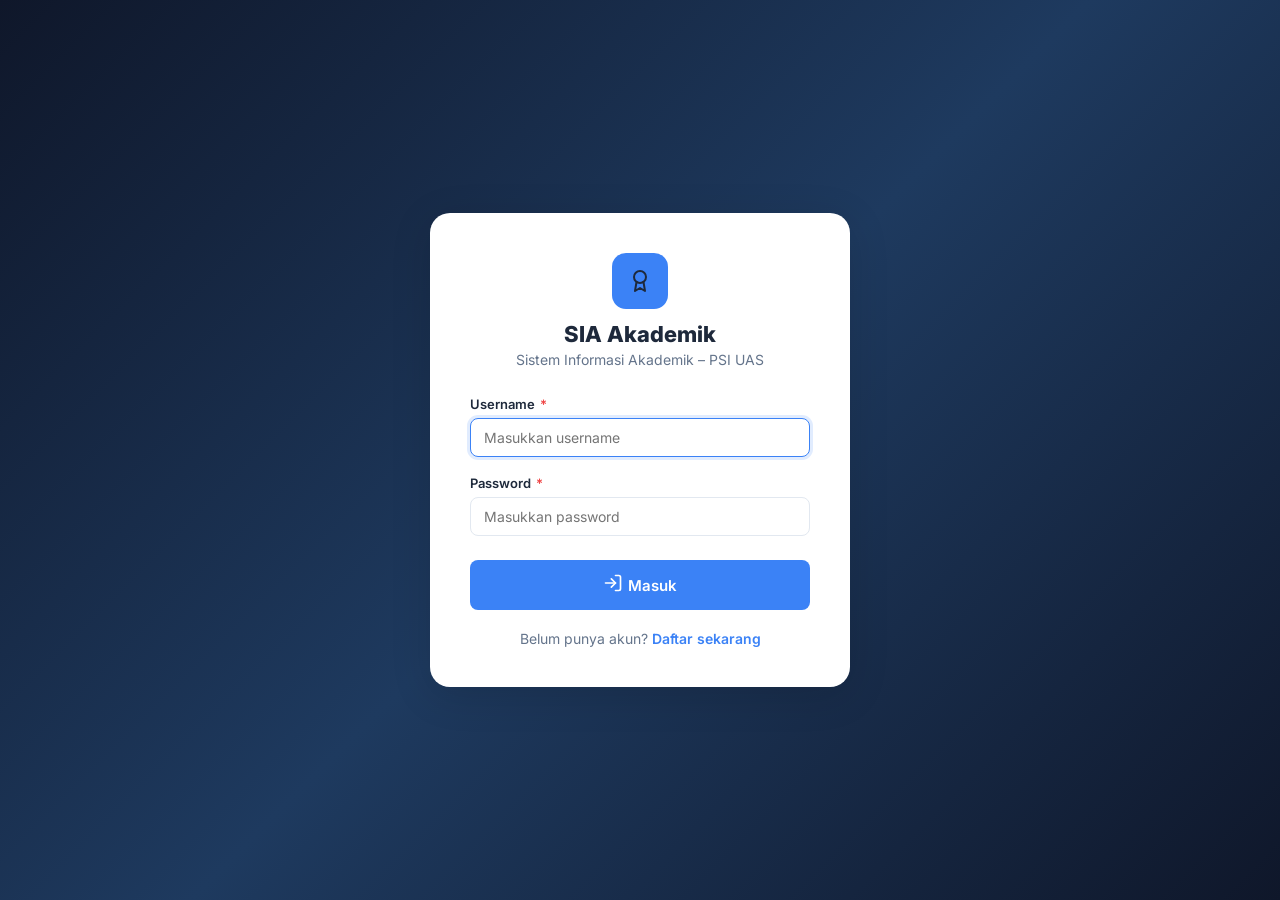
==== pages/change-password.html @ c470551e "first commit" ====
<!DOCTYPE html>
<html lang="id">

<head>
    <meta charset="UTF-8">
    <meta name="viewport" content="width=device-width, initial-scale=1.0">
    <title>Ganti Password – SIA Akademik</title>
    <link rel="stylesheet" href="../assets/css/style.css">
</head>

<body>
    <aside class="sidebar" id="sidebar"></aside>
    <div class="main-content" id="main-content">
        <div class="topbar">
            <div class="topbar-left">
                <button class="btn-menu-toggle" onclick="Layout.toggleSidebar()">
                    <svg width="20" height="20" fill="none" stroke="currentColor" stroke-width="2" viewBox="0 0 24 24">
                        <line x1="3" y1="6" x2="21" y2="6" />
                        <line x1="3" y1="12" x2="21" y2="12" />
                        <line x1="3" y1="18" x2="21" y2="18" />
                    </svg>
                </button>
                <span id="page-title" class="page-title">Ganti Password</span>
            </div>
            <div class="topbar-right"><span id="topbar-user" class="topbar-user"></span></div>
        </div>

        <div class="page-content">
            <div class="card change-pw-card">
                <div class="card-header"><span
                        style="display:inline-block;width:20px;vertical-align:middle;margin-right:6px"
                        data-icon="key"></span> Ubah Password</div>
                <div class="card-body">
                    <form id="pw-form">
                        <div class="form-group">
                            <label class="form-label">Password Lama <span class="required">*</span></label>
                            <input type="password" id="old" class="form-control" placeholder="Masukkan password lama"
                                required>
                        </div>
                        <div class="form-group">
                            <label class="form-label">Password Baru <span class="required">*</span></label>
                            <input type="password" id="new" class="form-control" placeholder="Min. 6 karakter" required>
                        </div>
                        <div class="form-group">
                            <label class="form-label">Konfirmasi Password Baru <span class="required">*</span></label>
                            <input type="password" id="conf" class="form-control" placeholder="Ulangi password baru"
                                required>
                        </div>
                        <button type="submit" class="btn btn-primary" id="btn-save"><span
                                style="display:inline-block;width:14px;vertical-align:middle;margin-right:4px"
                                data-icon="save"></span> Simpan Perubahan</button>
                    </form>
                </div>
            </div>
        </div>
    </div>

    <script src="../assets/js/icons.js"></script>
    <script src="../assets/js/api.js"></script>
    <script src="../assets/js/auth.js"></script>
    <script src="../assets/js/layout.js"></script>
    <script src="../assets/js/notifications.js"></script>
    <script>
        Layout.init('Ganti Password');

        document.getElementById('pw-form').addEventListener('submit', async e => {
            e.preventDefault();
            const nw = document.getElementById('new').value;
            const cf = document.getElementById('conf').value;
            if (nw !== cf) { Toast.error('Konfirmasi password tidak cocok.'); return; }

            const btn = document.getElementById('btn-save');
            btn.disabled = true; btn.textContent = 'Menyimpan...';

            const res = await API.post('/auth/change-password', {
                old_password: document.getElementById('old').value,
                new_password: nw,
                confirm_password: cf,
            });

            if (res.ok) {
                Toast.success(res.message, 'Berhasil');
                setTimeout(() => Auth.logout(), 1500);
            } else {
                Toast.error(res.message, 'Gagal');
                btn.disabled = false; btn.innerHTML = `<span style="display:inline-block;width:14px;vertical-align:middle;margin-right:4px">${ICON.save}</span> Simpan Perubahan`;
            }
        });
    </script>
</body>

</html>
---- assets/css/style.css ----
/* =========================================================
   SIA Akademik – Global Styles
   Font: Inter (Google Fonts)
   ========================================================= */
@import url('https://fonts.googleapis.com/css2?family=Inter:wght@300;400;500;600;700;800&display=swap');

/* ---------- Reset & Variables ---------- */
*, *::before, *::after { box-sizing: border-box; margin: 0; padding: 0; }

:root {
  /* Colors */
  --sidebar-bg:  linear-gradient(160deg, #0f172a 0%, #1e3a5f 100%);
  --sidebar-w:   260px;
  --accent:      #3b82f6;
  --accent-dark: #1d4ed8;
  --accent2:     #06b6d4;
  --success:     #10b981;
  --warning:     #f59e0b;
  --danger:      #ef4444;
  --bg:          #f1f5f9;
  --surface:     #ffffff;
  --border:      #e2e8f0;
  --text:        #1e293b;
  --text-muted:  #64748b;
  --shadow:      0 4px 24px rgba(0,0,0,.07);
  --shadow-lg:   0 8px 40px rgba(0,0,0,.13);
  --radius:      12px;
  --radius-sm:   8px;
  --transition:  .2s ease;
}

body {
  font-family: 'Inter', sans-serif;
  background: var(--bg);
  color: var(--text);
  min-height: 100vh;
  display: flex;
  overflow-x: hidden;
}

a { text-decoration: none; color: inherit; }
img { max-width: 100%; }
button { font-family: inherit; cursor: pointer; border: none; }

/* =========================================================
   SIDEBAR
   ========================================================= */
.sidebar {
  width: var(--sidebar-w);
  min-height: 100vh;
  background: var(--sidebar-bg);
  display: flex;
  flex-direction: column;
  position: fixed;
  top: 0; left: 0; bottom: 0;
  z-index: 100;
  transition: transform var(--transition);
}
.sidebar.collapsed { transform: translateX(calc(-1 * var(--sidebar-w))); }

.sidebar-header {
  padding: 28px 20px 20px;
  border-bottom: 1px solid rgba(255,255,255,.08);
}
.sidebar-logo {
  display: flex; align-items: center; gap: 12px;
}
.sidebar-logo .logo-icon {
  width: 40px; height: 40px;
  background: var(--accent);
  border-radius: 10px;
  display: flex; align-items: center; justify-content: center;
  font-size: 20px;
}
.sidebar-logo span {
  font-size: 15px; font-weight: 700;
  color: #fff; letter-spacing: .5px;
  line-height: 1.2;
}

/* Nav */
.sidebar-nav { flex: 1; padding: 16px 12px; overflow-y: auto; }
.nav-section-label {
  font-size: 10px; font-weight: 600; letter-spacing: 1.2px;
  color: rgba(255,255,255,.35); text-transform: uppercase;
  padding: 12px 10px 6px;
}
.nav-item {
  display: flex; align-items: center; gap: 12px;
  padding: 11px 14px;
  border-radius: var(--radius-sm);
  color: rgba(255,255,255,.65);
  font-size: 14px; font-weight: 500;
  margin-bottom: 3px;
  transition: all var(--transition);
  cursor: pointer;
}
.nav-item:hover { background: rgba(255,255,255,.1); color: #fff; }
.nav-item.active {
  background: var(--accent);
  color: #fff;
  box-shadow: 0 4px 12px rgba(59,130,246,.4);
}
.nav-item .nav-icon { width: 20px; height: 20px; flex-shrink: 0; }

/* Sidebar footer */
.sidebar-footer {
  padding: 16px;
  border-top: 1px solid rgba(255,255,255,.08);
  display: flex; align-items: center; gap: 10px;
}
.sidebar-avatar {
  width: 38px; height: 38px; border-radius: 50%;
  background: var(--accent);
  display: flex; align-items: center; justify-content: center;
  font-weight: 700; color: #fff; font-size: 15px;
  flex-shrink: 0;
}
.sidebar-user-info { flex: 1; overflow: hidden; }
.sidebar-username { font-size: 13px; font-weight: 600; color: #fff; white-space: nowrap; overflow: hidden; text-overflow: ellipsis; }
.sidebar-role { font-size: 11px; color: rgba(255,255,255,.45); }
.btn-sidebar-logout {
  background: rgba(239,68,68,.15); color: #ef4444;
  border-radius: 8px; padding: 7px 8px;
  transition: background var(--transition);
  display: flex; align-items: center;
}
.btn-sidebar-logout:hover { background: rgba(239,68,68,.3); }

/* =========================================================
   MAIN CONTENT
   ========================================================= */
.main-content {
  margin-left: var(--sidebar-w);
  flex: 1;
  display: flex;
  flex-direction: column;
  min-height: 100vh;
  transition: margin var(--transition);
}
.main-content.full { margin-left: 0; }

/* Topbar */
.topbar {
  background: var(--surface);
  padding: 0 28px;
  height: 64px;
  display: flex; align-items: center; justify-content: space-between;
  border-bottom: 1px solid var(--border);
  position: sticky; top: 0; z-index: 50;
  box-shadow: 0 1px 8px rgba(0,0,0,.05);
}
.topbar-left { display: flex; align-items: center; gap: 14px; }
.btn-menu-toggle {
  background: none; padding: 8px; border-radius: 8px;
  color: var(--text-muted); display: flex; align-items: center;
  transition: background var(--transition);
}
.btn-menu-toggle:hover { background: var(--bg); }
.page-title { font-size: 18px; font-weight: 700; color: var(--text); }
.topbar-right { display: flex; align-items: center; gap: 12px; }
.topbar-user { font-size: 14px; font-weight: 500; color: var(--text-muted); }

/* =========================================================
   PAGE CONTENT
   ========================================================= */
.page-content { padding: 28px; flex: 1; }

.page-header {
  display: flex; align-items: center; justify-content: space-between;
  margin-bottom: 24px;
}
.page-header h1 { font-size: 22px; font-weight: 700; }

/* =========================================================
   CARDS
   ========================================================= */
.card {
  background: var(--surface);
  border-radius: var(--radius);
  box-shadow: var(--shadow);
  border: 1px solid var(--border);
  overflow: hidden;
}
.card-header {
  padding: 18px 22px;
  border-bottom: 1px solid var(--border);
  display: flex; align-items: center; justify-content: space-between;
  font-weight: 600; font-size: 15px;
}
.card-body { padding: 22px; }

/* Stat Cards */
.stats-grid { display: grid; grid-template-columns: repeat(3,1fr); gap: 20px; margin-bottom: 28px; }
@media (max-width: 900px) { .stats-grid { grid-template-columns: 1fr; } }

.stat-card {
  background: var(--surface);
  border-radius: var(--radius);
  padding: 22px;
  box-shadow: var(--shadow);
  border: 1px solid var(--border);
  display: flex; align-items: center; gap: 18px;
  transition: transform var(--transition), box-shadow var(--transition);
}
.stat-card:hover { transform: translateY(-3px); box-shadow: var(--shadow-lg); }

.stat-icon {
  width: 58px; height: 58px; border-radius: 14px;
  display: flex; align-items: center; justify-content: center; font-size: 24px;
  flex-shrink: 0;
}
.stat-icon.blue  { background: rgba(59,130,246,.12); }
.stat-icon.green { background: rgba(16,185,129,.12); }
.stat-icon.amber { background: rgba(245,158,11,.12); }
.stat-icon.cyan  { background: rgba(6,182,212,.12); }

.stat-info .stat-label { font-size: 12px; font-weight: 600; text-transform: uppercase; letter-spacing: .8px; color: var(--text-muted); }
.stat-info .stat-value { font-size: 32px; font-weight: 800; color: var(--text); line-height: 1.1; margin-top: 2px; }
.stat-info .stat-sub   { font-size: 12px; color: var(--text-muted); margin-top: 2px; }

/* Dashboard grid */
.dashboard-grid { display: grid; grid-template-columns: repeat(3,1fr); gap: 20px; }
@media (max-width: 1100px) { .dashboard-grid { grid-template-columns: 1fr; } }

/* =========================================================
   BUTTONS
   ========================================================= */
.btn {
  display: inline-flex; align-items: center; gap: 7px;
  padding: 10px 18px; border-radius: var(--radius-sm);
  font-size: 14px; font-weight: 600;
  transitions: all var(--transition);
  cursor: pointer; border: none;
  transition: all var(--transition);
}
.btn-primary  { background: var(--accent);   color: #fff; }
.btn-primary:hover  { background: var(--accent-dark); transform: translateY(-1px); box-shadow: 0 4px 14px rgba(59,130,246,.4); }
.btn-success  { background: var(--success);  color: #fff; }
.btn-success:hover  { filter: brightness(1.1); }
.btn-danger   { background: var(--danger);   color: #fff; }
.btn-danger:hover   { filter: brightness(1.1); }
.btn-warning  { background: var(--warning);  color: #fff; }
.btn-secondary { background: var(--bg); color: var(--text); border: 1px solid var(--border); }
.btn-secondary:hover { background: var(--border); }
.btn-sm { padding: 6px 12px; font-size: 12px; }
.btn-icon { padding: 6px; border-radius: 8px; background: transparent; color: var(--text-muted); display: flex; align-items: center; }
.btn-icon:hover { background: var(--bg); color: var(--text); }
.btn-icon.edit:hover   { background: rgba(59,130,246,.1); color: var(--accent); }
.btn-icon.detail:hover { background: rgba(16,185,129,.1); color: var(--success); }
.btn-icon.del:hover    { background: rgba(239,68,68,.1);  color: var(--danger); }

/* =========================================================
   TABLE
   ========================================================= */
.table-toolbar {
  display: flex; align-items: center; justify-content: space-between;
  margin-bottom: 16px; flex-wrap: wrap; gap: 12px;
}
.search-input {
  padding: 9px 14px; border: 1px solid var(--border); border-radius: var(--radius-sm);
  font-size: 14px; width: 260px; background: var(--bg);
  transition: border-color var(--transition), box-shadow var(--transition);
}
.search-input:focus { outline: none; border-color: var(--accent); box-shadow: 0 0 0 3px rgba(59,130,246,.15); }

.table-container { overflow-x: auto; }
table { width: 100%; border-collapse: collapse; font-size: 14px; }
thead th {
  background: var(--bg); color: var(--text-muted);
  font-size: 11px; font-weight: 700; text-transform: uppercase; letter-spacing: .8px;
  padding: 11px 14px; text-align: left;
  border-bottom: 1px solid var(--border);
  white-space: nowrap;
}
tbody tr { border-bottom: 1px solid var(--border); transition: background var(--transition); }
tbody tr:last-child { border-bottom: none; }
tbody tr:hover { background: rgba(59,130,246,.03); }
tbody td { padding: 11px 14px; vertical-align: middle; }

.table-photo {
  width: 40px; height: 40px; border-radius: 50%;
  object-fit: cover; border: 2px solid var(--border);
  background: var(--bg);
}
.table-actions { display: flex; gap: 4px; }
input[type="checkbox"] {
  width: 16px; height: 16px; cursor: pointer;
  accent-color: var(--accent);
}

/* Empty state */
.empty-state {
  text-align: center; padding: 48px 24px; color: var(--text-muted);
}
.empty-state .empty-icon { font-size: 48px; margin-bottom: 12px; opacity: .4; }
.empty-state p { font-size: 14px; }

/* =========================================================
   PAGINATION
   ========================================================= */
.pagination-wrap {
  display: flex; align-items: center; justify-content: space-between;
  padding: 16px 0 0; flex-wrap: wrap; gap: 10px;
}
.pagination-info { font-size: 13px; color: var(--text-muted); }
.pagination { display: flex; gap: 6px; }
.page-btn {
  width: 34px; height: 34px; border-radius: 8px;
  border: 1px solid var(--border); background: var(--surface);
  font-size: 13px; font-weight: 500; cursor: pointer; color: var(--text);
  display: flex; align-items: center; justify-content: center;
  transition: all var(--transition);
}
.page-btn:hover { border-color: var(--accent); color: var(--accent); }
.page-btn.active { background: var(--accent); border-color: var(--accent); color: #fff; }
.page-btn:disabled { opacity: .4; cursor: not-allowed; }

/* Table bottom actions */
.table-bottom { margin-top: 14px; display: flex; align-items: center; gap: 10px; }

/* =========================================================
   MODAL
   ========================================================= */
.modal-overlay {
  position: fixed; inset: 0;
  background: rgba(0,0,0,.5); backdrop-filter: blur(4px);
  z-index: 200;
  display: flex; align-items: center; justify-content: center;
  padding: 20px;
  animation: fadeIn .15s ease;
}
.modal-overlay.hidden { display: none !important; }

@keyframes fadeIn  { from { opacity: 0; } to { opacity: 1; } }
@keyframes slideUp { from { transform: translateY(30px); opacity: 0; } to { transform: none; opacity: 1; } }

.modal {
  background: var(--surface); border-radius: var(--radius);
  box-shadow: var(--shadow-lg);
  width: 100%; max-width: 540px;
  max-height: 90vh; overflow-y: auto;
  animation: slideUp .2s ease;
}
.modal.modal-sm { max-width: 420px; }
.modal.modal-lg { max-width: 680px; }
.modal-header {
  padding: 20px 24px 16px;
  border-bottom: 1px solid var(--border);
  display: flex; align-items: center; justify-content: space-between;
}
.modal-header h2 { font-size: 17px; font-weight: 700; }
.btn-modal-close {
  background: none; font-size: 22px; line-height: 1; color: var(--text-muted);
  border-radius: 6px; padding: 2px 6px;
  transition: background var(--transition);
}
.btn-modal-close:hover { background: var(--bg); color: var(--text); }
.modal-body    { padding: 20px 24px; }
.modal-footer  { padding: 16px 24px; border-top: 1px solid var(--border); display: flex; justify-content: flex-end; gap: 10px; }

/* =========================================================
   FORM
   ========================================================= */
.form-group { margin-bottom: 16px; }
.form-label { display: block; font-size: 13px; font-weight: 600; color: var(--text); margin-bottom: 6px; }
.form-label .required { color: var(--danger); margin-left: 2px; }
.form-control {
  width: 100%; padding: 10px 13px;
  border: 1px solid var(--border); border-radius: var(--radius-sm);
  font-size: 14px; font-family: inherit;
  transition: border-color var(--transition), box-shadow var(--transition);
  background: var(--surface);
}
.form-control:focus { outline: none; border-color: var(--accent); box-shadow: 0 0 0 3px rgba(59,130,246,.15); }
.form-row { display: grid; grid-template-columns: 1fr 1fr; gap: 14px; }

/* Photo preview */
.photo-preview-wrap { position: relative; width: 90px; height: 90px; margin-bottom: 10px; }
.photo-preview {
  width: 90px; height: 90px; border-radius: 12px;
  object-fit: cover; border: 2px solid var(--border);
  background: var(--bg); cursor: pointer;
}
.photo-change-btn {
  position: absolute; bottom: -6px; right: -6px;
  background: var(--accent); color: #fff;
  border-radius: 50%; width: 26px; height: 26px;
  font-size: 13px; border: 2px solid var(--surface);
  display: flex; align-items: center; justify-content: center; cursor: pointer;
}

/* Detail modal */
.detail-header { display: flex; align-items: center; gap: 20px; margin-bottom: 20px; }
.detail-avatar { width: 80px; height: 80px; border-radius: 16px; object-fit: cover; border: 3px solid var(--border); }
.detail-name   { font-size: 18px; font-weight: 700; }
.detail-sub    { font-size: 13px; color: var(--text-muted); margin-top: 2px; }
.detail-grid   { display: grid; grid-template-columns: 1fr 1fr; gap: 14px; }
.detail-item   { background: var(--bg); border-radius: var(--radius-sm); padding: 12px; }
.detail-item .di-label { font-size: 11px; font-weight: 600; text-transform: uppercase; letter-spacing: .7px; color: var(--text-muted); }
.detail-item .di-value { font-size: 14px; font-weight: 500; margin-top: 3px; }

/* =========================================================
   TOAST NOTIFICATIONS
   ========================================================= */
#toast-container {
  position: fixed; top: 20px; right: 20px; z-index: 9999;
  display: flex; flex-direction: column; gap: 10px; max-width: 340px;
}
.toast {
  display: flex; align-items: flex-start; gap: 12px;
  padding: 14px 16px;
  background: var(--surface); border-radius: var(--radius-sm);
  box-shadow: var(--shadow-lg); border-left: 4px solid var(--accent);
  animation: toastIn .25s ease;
  font-size: 14px;
}
.toast.success { border-color: var(--success); }
.toast.error   { border-color: var(--danger);  }
.toast.warning { border-color: var(--warning); }

@keyframes toastIn  { from { opacity:0; transform: translateX(30px); } to { opacity:1; transform: none; } }
@keyframes toastOut { from { opacity:1; } to { opacity:0; transform: translateX(30px); } }

.toast.removing { animation: toastOut .25s ease forwards; }
.toast-icon { font-size: 18px; flex-shrink: 0; }
.toast-body .toast-title { font-weight: 600; color: var(--text); }
.toast-body .toast-msg   { color: var(--text-muted); font-size: 13px; margin-top: 2px; }
.toast-close { margin-left: auto; background: none; color: var(--text-muted); font-size: 18px; cursor: pointer; flex-shrink: 0; }

/* =========================================================
   AUTH PAGES (login / register)
   ========================================================= */
.auth-wrapper {
  min-height: 100vh; width: 100%;
  display: flex; align-items: center; justify-content: center;
  background: linear-gradient(135deg, #0f172a 0%, #1e3a5f 50%, #0f172a 100%);
}
.auth-card {
  background: var(--surface); border-radius: 20px;
  box-shadow: var(--shadow-lg);
  padding: 40px; width: 100%; max-width: 420px;
  animation: slideUp .3s ease;
}
.auth-logo { text-align: center; margin-bottom: 28px; }
.auth-logo .logo-icon { width: 56px; height: 56px; background: var(--accent); border-radius: 14px; display: flex; align-items: center; justify-content: center; font-size: 26px; margin: 0 auto 12px; }
.auth-logo h1 { font-size: 22px; font-weight: 800; }
.auth-logo p  { font-size: 14px; color: var(--text-muted); margin-top: 4px; }
.auth-card .form-group { margin-bottom: 18px; }
.auth-card .btn { width: 100%; justify-content: center; padding: 13px; font-size: 15px; margin-top: 6px; }
.auth-footer { text-align: center; margin-top: 20px; font-size: 14px; color: var(--text-muted); }
.auth-footer a { color: var(--accent); font-weight: 600; }

/* =========================================================
   CHANGE PASSWORD PAGE
   ========================================================= */
.change-pw-card { max-width: 480px; }

/* =========================================================
   BADGE / ROLE CHIP
   ========================================================= */
.badge {
  display: inline-flex; align-items: center;
  padding: 3px 10px; border-radius: 20px; font-size: 11px; font-weight: 600;
}
.badge-blue   { background: rgba(59,130,246,.12); color: var(--accent); }
.badge-green  { background: rgba(16,185,129,.12); color: var(--success); }
.badge-amber  { background: rgba(245,158,11,.12);  color: var(--warning); }
.badge-red    { background: rgba(239,68,68,.12);   color: var(--danger); }

/* =========================================================
   LOADING OVERLAY
   ========================================================= */
.loading-overlay {
  position: fixed; inset: 0; background: rgba(255,255,255,.7);
  display: flex; align-items: center; justify-content: center; z-index: 300;
}
.spinner {
  width: 42px; height: 42px; border: 4px solid var(--border);
  border-top-color: var(--accent); border-radius: 50%;
  animation: spin .7s linear infinite;
}
@keyframes spin { to { transform: rotate(360deg); } }

/* =========================================================
   RESPONSIVE
   ========================================================= */
@media (max-width: 768px) {
  .form-row    { grid-template-columns: 1fr; }
  .detail-grid { grid-template-columns: 1fr; }
  .sidebar { transform: translateX(calc(-1 * var(--sidebar-w))); }
  .sidebar.mobile-open { transform: none; }
  .main-content { margin-left: 0; }
  .page-content { padding: 16px; }
}
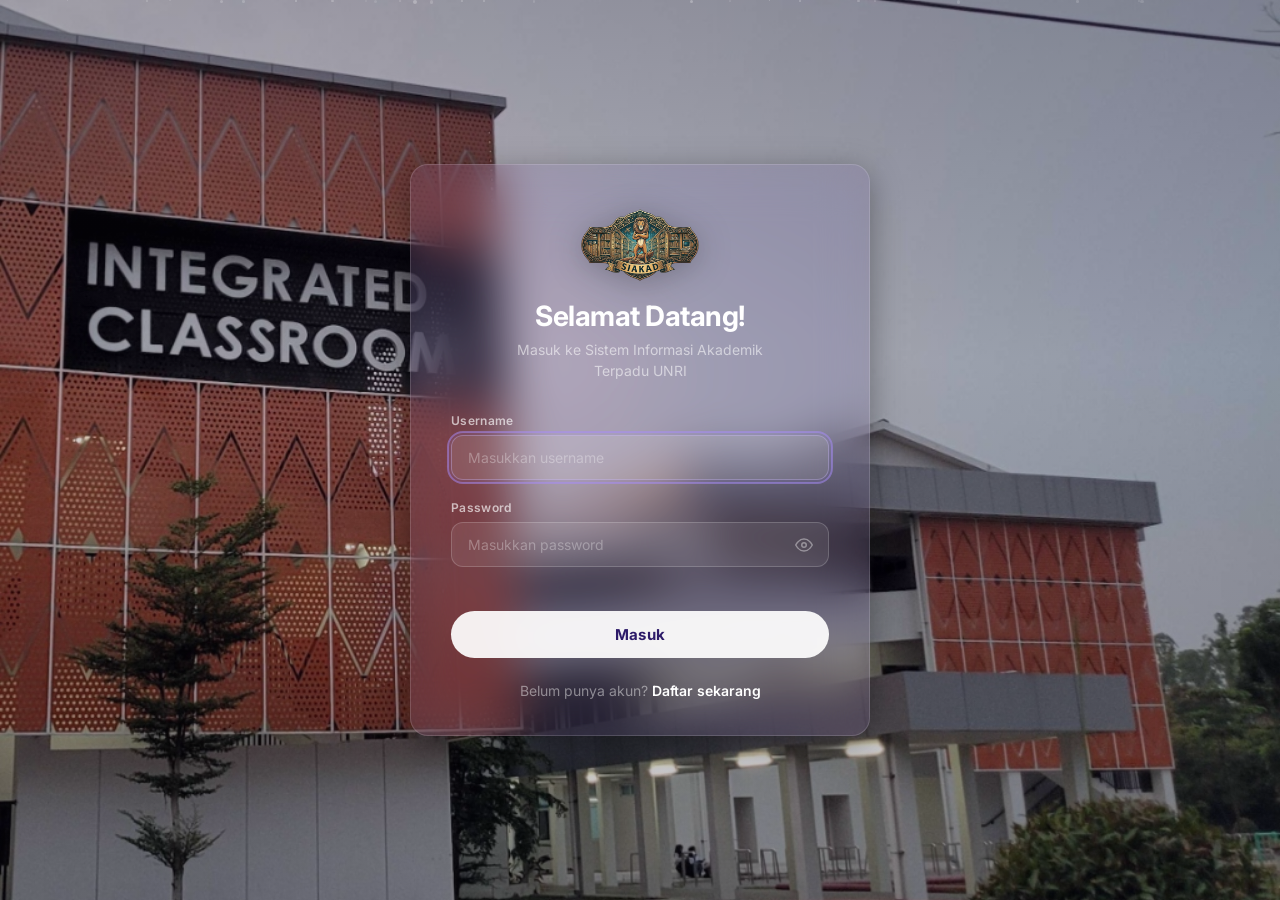
==== commit 7c429dbe: "feat: complete SIAKAD workflow, fix KHS/IPK synchronization, and refine dashboard UI" ====
--- a/pages/change-password.html
+++ b/pages/change-password.html
@@ -5,7 +5,7 @@
     <meta charset="UTF-8">
     <meta name="viewport" content="width=device-width, initial-scale=1.0">
     <title>Ganti Password – SIA Akademik</title>
-    <link rel="stylesheet" href="../assets/css/style.css">
+    <link rel="stylesheet" href="../assets/css/style.css?v=2">
 </head>
 
 <body>
--- a/assets/css/style.css
+++ b/assets/css/style.css
@@ -1,46 +1,89 @@
 /* =========================================================
-   SIA Akademik – Global Styles
-   Font: Inter (Google Fonts)
-   ========================================================= */
-@import url('https://fonts.googleapis.com/css2?family=Inter:wght@300;400;500;600;700;800&display=swap');
+   SIA Akademik – Light Blue Dashboard Theme
+   Font: Inter + Fraunces (Google Fonts)
+   ========================================================= */
+@import url('https://fonts.googleapis.com/css2?family=Fraunces:opsz,wght@9..144,600;9..144,700&family=Inter:wght@300;400;500;600;700;800&display=swap');
 
 /* ---------- Reset & Variables ---------- */
 *, *::before, *::after { box-sizing: border-box; margin: 0; padding: 0; }
 
 :root {
-  /* Colors */
-  --sidebar-bg:  linear-gradient(160deg, #0f172a 0%, #1e3a5f 100%);
-  --sidebar-w:   260px;
-  --accent:      #3b82f6;
-  --accent-dark: #1d4ed8;
-  --accent2:     #06b6d4;
-  --success:     #10b981;
-  --warning:     #f59e0b;
+  /* Core palette */
+  --sidebar-bg: #ffffff;
+  --sidebar-w:   272px;
+
+  /* Accent blues */
+  --accent:      #0ea5e9;
+  --accent-hover:#0284c7;
+  --accent-glow: rgba(14,165,233,.18);
+  --accent2:     #38bdf8;
+
+  /* Semantic */
+  --success:     #0ea5e9;
+  --warning:     #eab308;
   --danger:      #ef4444;
-  --bg:          #f1f5f9;
+  --info:        #38bdf8;
+
+  /* Backgrounds */
+  --bg:          #f0f4f8;
+  --bg-elevated: #ffffff;
   --surface:     #ffffff;
-  --border:      #e2e8f0;
-  --text:        #1e293b;
+  --surface-2:   #f8fafc;
+  --surface-3:   #f1f5f9;
+
+  /* Borders */
+  --border:      rgba(0,0,0,.08);
+  --border-subtle:rgba(0,0,0,.04);
+
+  /* Text */
+  --text:        #334155;
   --text-muted:  #64748b;
-  --shadow:      0 4px 24px rgba(0,0,0,.07);
-  --shadow-lg:   0 8px 40px rgba(0,0,0,.13);
-  --radius:      12px;
-  --radius-sm:   8px;
-  --transition:  .2s ease;
-}
+  --text-bright: #0f172a;
+
+  /* Effects */
+  --shadow:      0 2px 10px rgba(0,0,0,.04);
+  --shadow-lg:   0 4px 20px rgba(0,0,0,.08);
+  --glow-blue:  0 0 30px rgba(14,165,233,.12);
+  --glass:       rgba(255,255,255,.8);
+  --glass-border:rgba(0,0,0,.08);
+
+  /* Radius */
+  --radius:      14px;
+  --radius-sm:   10px;
+  --radius-lg:   20px;
+
+  /* Transitions */
+  --transition:  .25s cubic-bezier(.4,0,.2,1);
+  --transition-fast: .15s ease;
+}
+
+html { scroll-behavior: smooth; }
 
 body {
-  font-family: 'Inter', sans-serif;
+  font-family: 'Inter', -apple-system, BlinkMacSystemFont, sans-serif;
   background: var(--bg);
   color: var(--text);
   min-height: 100vh;
   display: flex;
   overflow-x: hidden;
+  -webkit-font-smoothing: antialiased;
 }
 
 a { text-decoration: none; color: inherit; }
 img { max-width: 100%; }
 button { font-family: inherit; cursor: pointer; border: none; }
+
+/* Subtle grid texture overlay */
+body::before {
+  content: '';
+  position: fixed;
+  inset: 0;
+  background-image:
+    radial-gradient(ellipse at 20% 50%, rgba(14,165,233,.04) 0%, transparent 50%),
+    radial-gradient(ellipse at 80% 20%, rgba(56,189,248,.03) 0%, transparent 50%);
+  pointer-events: none;
+  z-index: 0;
+}
 
 /* =========================================================
    SIDEBAR
@@ -55,77 +98,132 @@
   top: 0; left: 0; bottom: 0;
   z-index: 100;
   transition: transform var(--transition);
+  border-right: 1px solid var(--border);
 }
 .sidebar.collapsed { transform: translateX(calc(-1 * var(--sidebar-w))); }
 
+/* Sidebar header */
 .sidebar-header {
-  padding: 28px 20px 20px;
-  border-bottom: 1px solid rgba(255,255,255,.08);
+  padding: 24px 20px 18px;
+  background: linear-gradient(135deg, #0ea5e9, #0284c7);
+  border-bottom: 1px solid var(--border);
 }
 .sidebar-logo {
   display: flex; align-items: center; gap: 12px;
 }
 .sidebar-logo .logo-icon {
-  width: 40px; height: 40px;
-  background: var(--accent);
-  border-radius: 10px;
+  width: 42px; height: 42px;
+  background: linear-gradient(135deg, #0ea5e9, #0284c7);
+  border-radius: 12px;
   display: flex; align-items: center; justify-content: center;
   font-size: 20px;
+  box-shadow: 0 4px 16px rgba(14,165,233,.3);
+  color: #ffffff;
 }
 .sidebar-logo span {
-  font-size: 15px; font-weight: 700;
-  color: #fff; letter-spacing: .5px;
+  font-size: 18px; font-weight: 800;
+  color: #ffffff; letter-spacing: .5px;
   line-height: 1.2;
 }
 
+/* Sidebar search */
+.sidebar-search {
+  padding: 14px 16px 6px;
+}
+.sidebar-search-input {
+  width: 100%;
+  padding: 9px 12px 9px 36px;
+  background: var(--surface-2);
+  border: 1px solid var(--border);
+  border-radius: var(--radius-sm);
+  color: var(--text);
+  font-size: 13px;
+  transition: all var(--transition);
+  position: relative;
+}
+.sidebar-search-input:focus {
+  outline: none;
+  border-color: rgba(14,165,233,.3);
+  background: rgba(255,255,255,.08);
+  box-shadow: 0 0 0 3px rgba(14,165,233,.08);
+}
+.sidebar-search-input::placeholder { color: var(--text-muted); }
+
 /* Nav */
-.sidebar-nav { flex: 1; padding: 16px 12px; overflow-y: auto; }
+.sidebar-nav { flex: 1; padding: 12px 12px; overflow-y: auto; }
 .nav-section-label {
-  font-size: 10px; font-weight: 600; letter-spacing: 1.2px;
-  color: rgba(255,255,255,.35); text-transform: uppercase;
-  padding: 12px 10px 6px;
+  font-size: 10px; font-weight: 700; letter-spacing: 1.5px;
+  color: var(--text-muted); text-transform: uppercase;
+  padding: 16px 10px 8px;
 }
 .nav-item {
   display: flex; align-items: center; gap: 12px;
   padding: 11px 14px;
   border-radius: var(--radius-sm);
-  color: rgba(255,255,255,.65);
+  color: var(--text-muted);
   font-size: 14px; font-weight: 500;
-  margin-bottom: 3px;
+  margin-bottom: 2px;
   transition: all var(--transition);
   cursor: pointer;
-}
-.nav-item:hover { background: rgba(255,255,255,.1); color: #fff; }
+  position: relative;
+}
+.nav-item:hover {
+  background: var(--surface-2);
+  color: var(--accent);
+}
 .nav-item.active {
+  background: rgba(14,165,233,.1);
+  color: var(--accent);
+  border: 1px solid rgba(14,165,233,.2);
+}
+.nav-item.active::before {
+  content: '';
+  position: absolute;
+  left: 0; top: 50%;
+  transform: translateY(-50%);
+  width: 3px; height: 20px;
   background: var(--accent);
-  color: #fff;
-  box-shadow: 0 4px 12px rgba(59,130,246,.4);
+  border-radius: 0 4px 4px 0;
 }
 .nav-item .nav-icon { width: 20px; height: 20px; flex-shrink: 0; }
+
+/* Nav badge */
+.nav-badge {
+  margin-left: auto;
+  font-size: 10px;
+  font-weight: 700;
+  padding: 2px 7px;
+  border-radius: 10px;
+  background: rgba(14,165,233,.15);
+  color: var(--accent);
+}
 
 /* Sidebar footer */
 .sidebar-footer {
   padding: 16px;
-  border-top: 1px solid rgba(255,255,255,.08);
+  border-top: 1px solid var(--border);
   display: flex; align-items: center; gap: 10px;
 }
 .sidebar-avatar {
   width: 38px; height: 38px; border-radius: 50%;
-  background: var(--accent);
+  background: linear-gradient(135deg, #0ea5e9, #0284c7);
   display: flex; align-items: center; justify-content: center;
-  font-weight: 700; color: #fff; font-size: 15px;
+  font-weight: 700; color: #ffffff; font-size: 15px;
   flex-shrink: 0;
 }
 .sidebar-user-info { flex: 1; overflow: hidden; }
-.sidebar-username { font-size: 13px; font-weight: 600; color: #fff; white-space: nowrap; overflow: hidden; text-overflow: ellipsis; }
-.sidebar-role { font-size: 11px; color: rgba(255,255,255,.45); }
+.sidebar-username {
+  font-size: 13px; font-weight: 600; color: var(--text-bright);
+  white-space: nowrap; overflow: hidden; text-overflow: ellipsis;
+}
+.sidebar-role { font-size: 11px; color: var(--text-muted); }
 .btn-sidebar-logout {
-  background: rgba(239,68,68,.15); color: #ef4444;
+  background: rgba(239,68,68,.1); color: #ef4444;
   border-radius: 8px; padding: 7px 8px;
-  transition: background var(--transition);
+  transition: all var(--transition);
   display: flex; align-items: center;
 }
-.btn-sidebar-logout:hover { background: rgba(239,68,68,.3); }
+.btn-sidebar-logout:hover { background: rgba(239,68,68,.2); }
 
 /* =========================================================
    MAIN CONTENT
@@ -135,31 +233,67 @@
   flex: 1;
   display: flex;
   flex-direction: column;
-  min-height: 100vh;
+  min-height: calc(100vh - 32px);
+  margin-top: 16px;
+  margin-bottom: 16px;
+  margin-right: 16px;
+  border-radius: 24px;
   transition: margin var(--transition);
-}
-.main-content.full { margin-left: 0; }
+  position: relative;
+  z-index: 1;
+  overflow: hidden;
+  box-shadow: 0 10px 40px rgba(0,0,0,.3);
+
+  /* Light Theme Overrides for Main Content */
+  --bg-elevated: #ffffff;
+  --surface:     #ffffff;
+  --surface-2:   #f8f9fa;
+  --surface-3:   #f1f5f9;
+  --border:      rgba(0,0,0,.08);
+  --border-subtle:rgba(0,0,0,.04);
+  --text:        #1f2937;
+  --text-muted:  #64748b;
+  --text-bright: #0f172a;
+  --glass-border:rgba(0,0,0,.1);
+  --shadow:      0 2px 10px rgba(0,0,0,.04);
+
+  background: #f8f9fa;
+  color: var(--text);
+}
+.main-content.full { margin-left: 16px; }
 
 /* Topbar */
 .topbar {
-  background: var(--surface);
+  background: linear-gradient(135deg, #0ea5e9, #0284c7);
+  backdrop-filter: blur(20px);
+  -webkit-backdrop-filter: blur(20px);
   padding: 0 28px;
-  height: 64px;
+  height: 72px;
   display: flex; align-items: center; justify-content: space-between;
   border-bottom: 1px solid var(--border);
   position: sticky; top: 0; z-index: 50;
-  box-shadow: 0 1px 8px rgba(0,0,0,.05);
 }
 .topbar-left { display: flex; align-items: center; gap: 14px; }
 .btn-menu-toggle {
   background: none; padding: 8px; border-radius: 8px;
-  color: var(--text-muted); display: flex; align-items: center;
-  transition: background var(--transition);
-}
-.btn-menu-toggle:hover { background: var(--bg); }
-.page-title { font-size: 18px; font-weight: 700; color: var(--text); }
+  color: #fff; display: flex; align-items: center;
+  transition: all var(--transition);
+}
+.btn-menu-toggle:hover { background: rgba(255,255,255,.15); color: #fff; }
+.page-title {
+  font-family: 'Fraunces', serif; font-size: 20px; font-weight: 700;
+  color: #fff;
+  letter-spacing: -.3px;
+}
 .topbar-right { display: flex; align-items: center; gap: 12px; }
-.topbar-user { font-size: 14px; font-weight: 500; color: var(--text-muted); }
+.topbar-user {
+  font-size: 13px; font-weight: 600; color: var(--text);
+  padding: 6px 14px;
+  background: #fff;
+  border-radius: 20px;
+  border: 1px solid var(--border);
+  box-shadow: var(--shadow);
+}
 
 /* =========================================================
    PAGE CONTENT
@@ -170,7 +304,7 @@
   display: flex; align-items: center; justify-content: space-between;
   margin-bottom: 24px;
 }
-.page-header h1 { font-size: 22px; font-weight: 700; }
+.page-header h1 { font-size: 22px; font-weight: 700; color: var(--text-bright); }
 
 /* =========================================================
    CARDS
@@ -181,47 +315,368 @@
   box-shadow: var(--shadow);
   border: 1px solid var(--border);
   overflow: hidden;
+  transition: all var(--transition);
+}
+.card:hover {
+  border-color: var(--glass-border);
 }
 .card-header {
   padding: 18px 22px;
   border-bottom: 1px solid var(--border);
   display: flex; align-items: center; justify-content: space-between;
   font-weight: 600; font-size: 15px;
-}
+  color: var(--text);
+}
+.button-group { display: flex; gap: 8px; align-items: center; }
 .card-body { padding: 22px; }
 
-/* Stat Cards */
+/* =========================================================
+   CLEAN MODERN PAGE SHELL (dark version)
+   ========================================================= */
+.clean-page,
+.student-page {
+  position: relative;
+  overflow: hidden;
+}
+.clean-page::before,
+.clean-page::after,
+.student-page::before,
+.student-page::after {
+  content: '';
+  position: absolute;
+  width: 500px;
+  height: 500px;
+  border-radius: 50%;
+  filter: blur(100px);
+  opacity: 0.15;
+  z-index: 0;
+}
+.clean-page::before,
+.student-page::before {
+  top: -200px;
+  right: -200px;
+  background: radial-gradient(circle, rgba(14,165,233,.5), transparent);
+}
+.clean-page::after,
+.student-page::after {
+  bottom: -200px;
+  left: -200px;
+  background: radial-gradient(circle, rgba(56,189,248,.3), transparent);
+}
+.clean-page .card,
+.clean-page .table-toolbar,
+.clean-page .table-container,
+.student-page .card,
+.student-page .table-toolbar,
+.student-page .table-container {
+  position: relative;
+  z-index: 1;
+}
+.clean-card,
+.student-card {
+  border-radius: 18px;
+  box-shadow: 0 10px 40px rgba(0,0,0,.4);
+  background: var(--surface);
+}
+.clean-card-header,
+.student-card-header {
+  background: linear-gradient(135deg, var(--surface-2) 0%, var(--surface-3) 55%, rgba(14,165,233,.08) 100%);
+}
+.card-title {
+  display: flex;
+  align-items: center;
+  gap: 12px;
+}
+.title-icon {
+  width: 40px;
+  height: 40px;
+  border-radius: 12px;
+  background: rgba(14,165,233,.12);
+  display: inline-flex;
+  align-items: center;
+  justify-content: center;
+  color: var(--accent);
+}
+.title-text {
+  font-family: 'Fraunces', serif;
+  font-size: 18px;
+  font-weight: 700;
+  line-height: 1.2;
+  color: var(--text-bright);
+}
+.title-sub {
+  font-size: 12px;
+  color: var(--text-muted);
+  margin-top: 3px;
+}
+.clean-actions .btn,
+.student-actions .btn {
+  border-radius: 10px;
+}
+.clean-toolbar,
+.student-toolbar {
+  background: rgba(255,255,255,.02);
+  border: 1px solid var(--border);
+  border-radius: 14px;
+  padding: 10px 12px;
+}
+.search-wrap {
+  display: flex;
+  align-items: center;
+  gap: 10px;
+  background: rgba(255,255,255,.04);
+  border: 1px solid var(--border);
+  border-radius: 12px;
+  padding: 6px 10px;
+  min-width: 260px;
+  transition: all var(--transition);
+}
+.search-wrap:focus-within {
+  border-color: rgba(14,165,233,.3);
+  background: var(--surface-2);
+  box-shadow: 0 0 0 3px rgba(14,165,233,.06);
+}
+.search-wrap svg { color: var(--text-muted); }
+.search-pill {
+  border: none;
+  background: transparent;
+  padding: 6px 4px;
+  width: 220px;
+  color: var(--text);
+  font-size: 13px;
+}
+.search-pill:focus { outline: none; box-shadow: none; }
+.search-pill::placeholder { color: var(--text-muted); }
+.total-pill {
+  background: rgba(255,255,255,.04);
+  border: 1px solid var(--border);
+  padding: 6px 12px;
+  border-radius: 999px;
+  font-size: 12px;
+  color: var(--text-muted);
+}
+.clean-table,
+.student-table {
+  animation: floatIn .4s ease;
+}
+@keyframes floatIn {
+  from { opacity: 0; transform: translateY(12px); }
+  to { opacity: 1; transform: none; }
+}
+
+/* =========================================================
+   STAT CARDS
+   ========================================================= */
 .stats-grid { display: grid; grid-template-columns: repeat(3,1fr); gap: 20px; margin-bottom: 28px; }
 @media (max-width: 900px) { .stats-grid { grid-template-columns: 1fr; } }
 
 .stat-card {
   background: var(--surface);
   border-radius: var(--radius);
-  padding: 22px;
+  padding: 22px 24px;
   box-shadow: var(--shadow);
   border: 1px solid var(--border);
   display: flex; align-items: center; gap: 18px;
-  transition: transform var(--transition), box-shadow var(--transition);
-}
-.stat-card:hover { transform: translateY(-3px); box-shadow: var(--shadow-lg); }
+  transition: all var(--transition);
+  position: relative;
+  overflow: hidden;
+}
+.stat-card-dark {
+  background: #0f172a;
+  border-color: #1e293b;
+  color: #f8fafc;
+}
+.stat-card-dark .stat-label, .stat-card-dark .stat-info .stat-label { color: #94a3b8; }
+.stat-card-dark .stat-value, .stat-card-dark .stat-info .stat-value { color: #ffffff; }
+.stat-card-dark .stat-sub, .stat-card-dark .stat-info .stat-sub { color: #94a3b8; }
+.stat-card-dark .stat-icon { background: rgba(14,165,233,.15); color: #0ea5e9; }
+
+.stat-card-light {
+  background: #ffffff;
+  border-color: rgba(0,0,0,.08);
+}
+.stat-card-light .stat-icon { background: transparent; }
+.stat-card-light .stat-value { color: #0f172a; }
 
 .stat-icon {
-  width: 58px; height: 58px; border-radius: 14px;
+  width: 56px; height: 56px; border-radius: 14px;
   display: flex; align-items: center; justify-content: center; font-size: 24px;
   flex-shrink: 0;
 }
-.stat-icon.blue  { background: rgba(59,130,246,.12); }
-.stat-icon.green { background: rgba(16,185,129,.12); }
-.stat-icon.amber { background: rgba(245,158,11,.12); }
-.stat-icon.cyan  { background: rgba(6,182,212,.12); }
-
-.stat-info .stat-label { font-size: 12px; font-weight: 600; text-transform: uppercase; letter-spacing: .8px; color: var(--text-muted); }
-.stat-info .stat-value { font-size: 32px; font-weight: 800; color: var(--text); line-height: 1.1; margin-top: 2px; }
-.stat-info .stat-sub   { font-size: 12px; color: var(--text-muted); margin-top: 2px; }
-
-/* Dashboard grid */
+.stat-icon.blue  { background: rgba(56,189,248,.1); color: #38bdf8; }
+.stat-icon.green { background: rgba(14,165,233,.1); color: #0ea5e9; }
+.stat-icon.amber { background: rgba(234,179,8,.1); color: #eab308; }
+.stat-icon.cyan  { background: rgba(6,182,212,.1); color: #06b6d4; }
+
+.stat-info .stat-label {
+  font-size: 11px; font-weight: 700; text-transform: uppercase;
+  letter-spacing: 1px; color: var(--text-muted);
+}
+.stat-info .stat-value {
+  font-size: 34px; font-weight: 800; color: var(--text-bright);
+  line-height: 1.1; margin-top: 4px;
+  letter-spacing: -1px;
+}
+.stat-info .stat-sub {
+  font-size: 12px; color: var(--text-muted); margin-top: 4px;
+  display: flex; align-items: center; gap: 4px;
+}
+.stat-trend-up {
+  color: var(--accent);
+  font-weight: 600;
+  font-size: 12px;
+}
+.stat-trend-down {
+  color: var(--danger);
+  font-weight: 600;
+  font-size: 12px;
+}
+
+/* Mini sparkline in stat card */
+.stat-sparkline {
+  position: absolute;
+  right: 20px; bottom: 16px;
+  opacity: .5;
+}
+
+/* =========================================================
+   DASHBOARD GRIDS
+   ========================================================= */
 .dashboard-grid { display: grid; grid-template-columns: repeat(3,1fr); gap: 20px; }
 @media (max-width: 1100px) { .dashboard-grid { grid-template-columns: 1fr; } }
+
+/* Analytics 2-column grid */
+.analytics-grid {
+  display: grid;
+  grid-template-columns: 1.6fr 1fr;
+  gap: 20px;
+  margin-bottom: 24px;
+}
+@media (max-width: 1000px) { .analytics-grid { grid-template-columns: 1fr; } }
+
+/* Analytics 2-equal grid */
+.analytics-grid-2 {
+  display: grid;
+  grid-template-columns: 1fr 1fr;
+  gap: 20px;
+  margin-bottom: 24px;
+}
+@media (max-width: 900px) { .analytics-grid-2 { grid-template-columns: 1fr; } }
+
+/* Chart container */
+.chart-container {
+  padding: 22px;
+  min-height: 280px;
+}
+.chart-header {
+  display: flex; align-items: center; justify-content: space-between;
+  margin-bottom: 20px;
+}
+.chart-title {
+  font-size: 15px; font-weight: 700;
+  color: var(--text-bright);
+}
+.chart-badge {
+  font-size: 11px;
+  padding: 4px 10px;
+  border-radius: 20px;
+  background: rgba(14,165,233,.1);
+  color: var(--accent);
+  font-weight: 600;
+}
+.chart-canvas-wrap {
+  position: relative;
+  width: 100%;
+  height: 260px;
+}
+.chart-canvas-wrap canvas {
+  width: 100% !important;
+  height: 100% !important;
+}
+
+/* Summary card */
+.summary-card-green {
+  background: #e6f4ea;
+  border: none;
+  border-radius: var(--radius);
+}
+.summary-big-number {
+  font-size: 48px;
+  font-weight: 800;
+  color: #0f172a;
+  letter-spacing: -2px;
+  line-height: 1;
+}
+.summary-big-number span {
+  font-size: 20px;
+  color: #64748b;
+  font-weight: 600;
+  letter-spacing: 0;
+}
+.summary-metric {
+  display: flex; align-items: center; gap: 10px;
+  padding: 10px 0;
+  border-bottom: 1px solid rgba(0,0,0,.05);
+}
+.summary-metric:last-child { border-bottom: none; }
+.summary-metric-dot {
+  width: 10px; height: 10px; border-radius: 50%;
+  flex-shrink: 0;
+}
+.summary-metric-label {
+  font-size: 13px; color: var(--text-muted); flex: 1;
+}
+.summary-metric-value {
+  font-size: 14px; font-weight: 700; color: var(--text);
+}
+
+/* Distribution table */
+.dist-table {
+  width: 100%;
+  border-collapse: collapse;
+}
+.dist-table th {
+  text-align: left;
+  padding: 10px 14px;
+  font-size: 11px;
+  font-weight: 700;
+  text-transform: uppercase;
+  letter-spacing: .8px;
+  color: var(--text-muted);
+  border-bottom: 1px solid var(--border);
+}
+.dist-table td {
+  padding: 12px 14px;
+  font-size: 13px;
+  border-bottom: 1px solid var(--border);
+  color: var(--text);
+}
+.dist-table tr:last-child td { border-bottom: none; }
+.dist-table tr:hover td {
+  background: rgba(0,0,0,.02);
+}
+.dist-flag {
+  display: inline-flex;
+  align-items: center;
+  gap: 8px;
+}
+.dist-dot {
+  width: 8px; height: 8px;
+  border-radius: 50%;
+  flex-shrink: 0;
+}
+.dist-bar-wrap {
+  width: 60px; height: 6px;
+  background: rgba(0,0,0,.06);
+  border-radius: 3px;
+  overflow: hidden;
+}
+.dist-bar {
+  height: 100%;
+  border-radius: 3px;
+  background: var(--accent);
+  transition: width .8s ease;
+}
 
 /* =========================================================
    BUTTONS
@@ -230,24 +685,43 @@
   display: inline-flex; align-items: center; gap: 7px;
   padding: 10px 18px; border-radius: var(--radius-sm);
   font-size: 14px; font-weight: 600;
-  transitions: all var(--transition);
   cursor: pointer; border: none;
   transition: all var(--transition);
 }
-.btn-primary  { background: var(--accent);   color: #fff; }
-.btn-primary:hover  { background: var(--accent-dark); transform: translateY(-1px); box-shadow: 0 4px 14px rgba(59,130,246,.4); }
-.btn-success  { background: var(--success);  color: #fff; }
+.btn-primary {
+  background: linear-gradient(135deg, #0ea5e9, #0284c7);
+  color: #ffffff;
+  box-shadow: 0 2px 12px rgba(14,165,233,.25);
+}
+.btn-primary:hover {
+  background: linear-gradient(135deg, #0284c7, #0369a1);
+  transform: translateY(-1px);
+  box-shadow: 0 4px 20px rgba(14,165,233,.35);
+}
+.btn-success  { background: var(--success);  color: var(--text-bright); }
 .btn-success:hover  { filter: brightness(1.1); }
-.btn-danger   { background: var(--danger);   color: #fff; }
+.btn-danger   { background: var(--danger);   color: var(--text-bright); }
 .btn-danger:hover   { filter: brightness(1.1); }
-.btn-warning  { background: var(--warning);  color: #fff; }
-.btn-secondary { background: var(--bg); color: var(--text); border: 1px solid var(--border); }
-.btn-secondary:hover { background: var(--border); }
-.btn-sm { padding: 6px 12px; font-size: 12px; }
-.btn-icon { padding: 6px; border-radius: 8px; background: transparent; color: var(--text-muted); display: flex; align-items: center; }
-.btn-icon:hover { background: var(--bg); color: var(--text); }
-.btn-icon.edit:hover   { background: rgba(59,130,246,.1); color: var(--accent); }
-.btn-icon.detail:hover { background: rgba(16,185,129,.1); color: var(--success); }
+.btn-warning  { background: var(--warning);  color: #111; }
+.btn-secondary {
+  background: var(--surface-2);
+  color: var(--text);
+  border: 1px solid var(--border);
+}
+.btn-secondary:hover {
+  background: rgba(255,255,255,.1);
+  border-color: var(--glass-border);
+}
+.btn-sm { padding: 7px 14px; font-size: 12px; }
+.btn-icon {
+  padding: 7px; border-radius: 8px;
+  background: transparent; color: var(--text-muted);
+  display: flex; align-items: center;
+  transition: all var(--transition);
+}
+.btn-icon:hover { background: var(--surface-2); color: var(--text); }
+.btn-icon.edit:hover   { background: rgba(14,165,233,.1); color: var(--accent); }
+.btn-icon.detail:hover { background: rgba(56,189,248,.1); color: var(--info); }
 .btn-icon.del:hover    { background: rgba(239,68,68,.1);  color: var(--danger); }
 
 /* =========================================================
@@ -259,29 +733,43 @@
 }
 .search-input {
   padding: 9px 14px; border: 1px solid var(--border); border-radius: var(--radius-sm);
-  font-size: 14px; width: 260px; background: var(--bg);
+  font-size: 14px; width: 260px; background: rgba(255,255,255,.04);
+  color: var(--text);
   transition: border-color var(--transition), box-shadow var(--transition);
 }
-.search-input:focus { outline: none; border-color: var(--accent); box-shadow: 0 0 0 3px rgba(59,130,246,.15); }
+.search-input:focus {
+  outline: none;
+  border-color: rgba(14,165,233,.3);
+  box-shadow: 0 0 0 3px rgba(14,165,233,.06);
+}
+.search-input::placeholder { color: var(--text-muted); }
+.search-wrap .search-pill:focus { border-color: transparent; box-shadow: none; }
 
 .table-container { overflow-x: auto; }
 table { width: 100%; border-collapse: collapse; font-size: 14px; }
 thead th {
-  background: var(--bg); color: var(--text-muted);
+  background: rgba(255,255,255,.03);
+  color: var(--text-muted);
   font-size: 11px; font-weight: 700; text-transform: uppercase; letter-spacing: .8px;
-  padding: 11px 14px; text-align: left;
+  padding: 12px 14px; text-align: left;
   border-bottom: 1px solid var(--border);
   white-space: nowrap;
 }
-tbody tr { border-bottom: 1px solid var(--border); transition: background var(--transition); }
+tbody tr {
+  border-bottom: 1px solid var(--border);
+  transition: background var(--transition);
+}
 tbody tr:last-child { border-bottom: none; }
-tbody tr:hover { background: rgba(59,130,246,.03); }
-tbody td { padding: 11px 14px; vertical-align: middle; }
+tbody tr:hover { background: rgba(14,165,233,.03); }
+tbody td {
+  padding: 12px 14px; vertical-align: middle;
+  color: var(--text);
+}
 
 .table-photo {
   width: 40px; height: 40px; border-radius: 50%;
   object-fit: cover; border: 2px solid var(--border);
-  background: var(--bg);
+  background: var(--surface-2);
 }
 .table-actions { display: flex; gap: 4px; }
 input[type="checkbox"] {
@@ -293,7 +781,7 @@
 .empty-state {
   text-align: center; padding: 48px 24px; color: var(--text-muted);
 }
-.empty-state .empty-icon { font-size: 48px; margin-bottom: 12px; opacity: .4; }
+.empty-state .empty-icon { font-size: 48px; margin-bottom: 12px; opacity: .3; }
 .empty-state p { font-size: 14px; }
 
 /* =========================================================
@@ -312,9 +800,16 @@
   display: flex; align-items: center; justify-content: center;
   transition: all var(--transition);
 }
-.page-btn:hover { border-color: var(--accent); color: var(--accent); }
-.page-btn.active { background: var(--accent); border-color: var(--accent); color: #fff; }
-.page-btn:disabled { opacity: .4; cursor: not-allowed; }
+.page-btn:hover {
+  border-color: rgba(14,165,233,.3); color: var(--accent);
+  background: rgba(14,165,233,.05);
+}
+.page-btn.active {
+  background: linear-gradient(135deg, #0ea5e9, #0284c7);
+  border-color: var(--accent); color: var(--text-bright);
+  box-shadow: 0 2px 10px rgba(14,165,233,.3);
+}
+.page-btn:disabled { opacity: .3; cursor: not-allowed; }
 
 /* Table bottom actions */
 .table-bottom { margin-top: 14px; display: flex; align-items: center; gap: 10px; }
@@ -324,7 +819,7 @@
    ========================================================= */
 .modal-overlay {
   position: fixed; inset: 0;
-  background: rgba(0,0,0,.5); backdrop-filter: blur(4px);
+  background: rgba(0,0,0,.7); backdrop-filter: blur(8px);
   z-index: 200;
   display: flex; align-items: center; justify-content: center;
   padding: 20px;
@@ -336,11 +831,12 @@
 @keyframes slideUp { from { transform: translateY(30px); opacity: 0; } to { transform: none; opacity: 1; } }
 
 .modal {
-  background: var(--surface); border-radius: var(--radius);
+  background: var(--surface); border-radius: var(--radius-lg);
   box-shadow: var(--shadow-lg);
+  border: 1px solid var(--border);
   width: 100%; max-width: 540px;
   max-height: 90vh; overflow-y: auto;
-  animation: slideUp .2s ease;
+  animation: slideUp .25s ease;
 }
 .modal.modal-sm { max-width: 420px; }
 .modal.modal-lg { max-width: 680px; }
@@ -349,42 +845,67 @@
   border-bottom: 1px solid var(--border);
   display: flex; align-items: center; justify-content: space-between;
 }
-.modal-header h2 { font-size: 17px; font-weight: 700; }
+.modal-header h2 { font-size: 17px; font-weight: 700; color: var(--text-bright); }
 .btn-modal-close {
   background: none; font-size: 22px; line-height: 1; color: var(--text-muted);
   border-radius: 6px; padding: 2px 6px;
-  transition: background var(--transition);
-}
-.btn-modal-close:hover { background: var(--bg); color: var(--text); }
+  transition: all var(--transition);
+}
+.btn-modal-close:hover { background: var(--surface-2); color: var(--text); }
 .modal-body    { padding: 20px 24px; }
-.modal-footer  { padding: 16px 24px; border-top: 1px solid var(--border); display: flex; justify-content: flex-end; gap: 10px; }
+.modal-footer  {
+  padding: 16px 24px; border-top: 1px solid var(--border);
+  display: flex; justify-content: flex-end; gap: 10px;
+}
 
 /* =========================================================
    FORM
    ========================================================= */
 .form-group { margin-bottom: 16px; }
-.form-label { display: block; font-size: 13px; font-weight: 600; color: var(--text); margin-bottom: 6px; }
+.form-label {
+  display: block; font-size: 13px; font-weight: 600;
+  color: var(--text); margin-bottom: 6px;
+}
 .form-label .required { color: var(--danger); margin-left: 2px; }
 .form-control {
   width: 100%; padding: 10px 13px;
   border: 1px solid var(--border); border-radius: var(--radius-sm);
   font-size: 14px; font-family: inherit;
-  transition: border-color var(--transition), box-shadow var(--transition);
+  transition: all var(--transition);
+  background: rgba(255,255,255,.04);
+  color: var(--text);
+}
+.form-control:focus {
+  outline: none;
+  border-color: rgba(14,165,233,.3);
+  box-shadow: 0 0 0 3px rgba(14,165,233,.08);
+  background: var(--surface-2);
+}
+.form-control::placeholder { color: var(--text-muted); }
+select.form-control {
+  appearance: none;
+  background-image: url("data:image/svg+xml,%3Csvg width='12' height='8' viewBox='0 0 12 8' fill='none' xmlns='http://www.w3.org/2000/svg'%3E%3Cpath d='M1 1.5L6 6.5L11 1.5' stroke='%236b8575' stroke-width='1.5' stroke-linecap='round' stroke-linejoin='round'/%3E%3C/svg%3E");
+  background-repeat: no-repeat;
+  background-position: right 12px center;
+  padding-right: 36px;
+}
+select.form-control option {
   background: var(--surface);
-}
-.form-control:focus { outline: none; border-color: var(--accent); box-shadow: 0 0 0 3px rgba(59,130,246,.15); }
+  color: var(--text);
+}
 .form-row { display: grid; grid-template-columns: 1fr 1fr; gap: 14px; }
+.form-help { font-size: 12px; color: var(--text-muted); margin-top: 4px; }
 
 /* Photo preview */
 .photo-preview-wrap { position: relative; width: 90px; height: 90px; margin-bottom: 10px; }
 .photo-preview {
   width: 90px; height: 90px; border-radius: 12px;
   object-fit: cover; border: 2px solid var(--border);
-  background: var(--bg); cursor: pointer;
+  background: var(--surface-2); cursor: pointer;
 }
 .photo-change-btn {
   position: absolute; bottom: -6px; right: -6px;
-  background: var(--accent); color: #fff;
+  background: var(--accent); color: var(--text-bright);
   border-radius: 50%; width: 26px; height: 26px;
   font-size: 13px; border: 2px solid var(--surface);
   display: flex; align-items: center; justify-content: center; cursor: pointer;
@@ -392,13 +913,34 @@
 
 /* Detail modal */
 .detail-header { display: flex; align-items: center; gap: 20px; margin-bottom: 20px; }
-.detail-avatar { width: 80px; height: 80px; border-radius: 16px; object-fit: cover; border: 3px solid var(--border); }
-.detail-name   { font-size: 18px; font-weight: 700; }
+.detail-avatar {
+  width: 80px; height: 80px; border-radius: 16px;
+  object-fit: cover; border: 3px solid var(--border);
+}
+.detail-name   { font-size: 18px; font-weight: 700; color: var(--text-bright); }
 .detail-sub    { font-size: 13px; color: var(--text-muted); margin-top: 2px; }
 .detail-grid   { display: grid; grid-template-columns: 1fr 1fr; gap: 14px; }
-.detail-item   { background: var(--bg); border-radius: var(--radius-sm); padding: 12px; }
-.detail-item .di-label { font-size: 11px; font-weight: 600; text-transform: uppercase; letter-spacing: .7px; color: var(--text-muted); }
-.detail-item .di-value { font-size: 14px; font-weight: 500; margin-top: 3px; }
+.detail-item   {
+  background: rgba(255,255,255,.03);
+  border-radius: var(--radius-sm);
+  padding: 12px;
+  border: 1px solid var(--border);
+}
+.detail-item .di-label {
+  font-size: 11px; font-weight: 700; text-transform: uppercase;
+  letter-spacing: .7px; color: var(--text-muted);
+}
+.detail-item .di-value { font-size: 14px; font-weight: 500; margin-top: 3px; color: var(--text); }
+
+/* Alert box */
+.alert-info {
+  padding: 12px 14px;
+  background: rgba(56,189,248,.06);
+  border: 1px solid rgba(56,189,248,.15);
+  border-radius: var(--radius-sm);
+  font-size: 13px;
+  color: var(--text-muted);
+}
 
 /* =========================================================
    TOAST NOTIFICATIONS
@@ -410,23 +952,28 @@
 .toast {
   display: flex; align-items: flex-start; gap: 12px;
   padding: 14px 16px;
-  background: var(--surface); border-radius: var(--radius-sm);
-  box-shadow: var(--shadow-lg); border-left: 4px solid var(--accent);
+  background: linear-gradient(135deg, #0ea5e9, #0284c7); border-radius: var(--radius-sm);
+  box-shadow: var(--shadow-lg); border: none;
+  color: #fff;
   animation: toastIn .25s ease;
   font-size: 14px;
-}
-.toast.success { border-color: var(--success); }
-.toast.error   { border-color: var(--danger);  }
-.toast.warning { border-color: var(--warning); }
+  border: 1px solid var(--border);
+}
+.toast.success { border-left-color: var(--success); }
+.toast.error   { border-left-color: var(--danger);  }
+.toast.warning { border-left-color: var(--warning); }
 
 @keyframes toastIn  { from { opacity:0; transform: translateX(30px); } to { opacity:1; transform: none; } }
 @keyframes toastOut { from { opacity:1; } to { opacity:0; transform: translateX(30px); } }
 
 .toast.removing { animation: toastOut .25s ease forwards; }
 .toast-icon { font-size: 18px; flex-shrink: 0; }
-.toast-body .toast-title { font-weight: 600; color: var(--text); }
-.toast-body .toast-msg   { color: var(--text-muted); font-size: 13px; margin-top: 2px; }
-.toast-close { margin-left: auto; background: none; color: var(--text-muted); font-size: 18px; cursor: pointer; flex-shrink: 0; }
+.toast-body .toast-title { font-weight: 600; color: #fff; }
+.toast-body .toast-msg   { color: rgba(255,255,255,.85); font-size: 13px; margin-top: 2px; }
+.toast-close {
+  margin-left: auto; background: none; color: rgba(255,255,255,.8); border: none;
+  font-size: 18px; cursor: pointer; flex-shrink: 0;
+}
 
 /* =========================================================
    AUTH PAGES (login / register)
@@ -434,22 +981,51 @@
 .auth-wrapper {
   min-height: 100vh; width: 100%;
   display: flex; align-items: center; justify-content: center;
-  background: linear-gradient(135deg, #0f172a 0%, #1e3a5f 50%, #0f172a 100%);
+  background:
+    radial-gradient(ellipse at 30% 20%, rgba(14,165,233,.08), transparent 50%),
+    radial-gradient(ellipse at 70% 80%, rgba(56,189,248,.06), transparent 50%),
+    linear-gradient(160deg, #050a07 0%, #0a1510 40%, #080c0a 100%);
+  position: relative;
+}
+.auth-wrapper::before {
+  content: '';
+  position: absolute;
+  top: 10%; left: 5%;
+  width: 400px; height: 400px;
+  background: radial-gradient(circle, rgba(14,165,233,.06), transparent 70%);
+  border-radius: 50%;
+  filter: blur(60px);
+  pointer-events: none;
 }
 .auth-card {
-  background: var(--surface); border-radius: 20px;
+  background: var(--surface); border-radius: var(--radius-lg);
   box-shadow: var(--shadow-lg);
+  border: 1px solid var(--border);
   padding: 40px; width: 100%; max-width: 420px;
-  animation: slideUp .3s ease;
+  animation: slideUp .35s ease;
+  position: relative;
+  z-index: 1;
 }
 .auth-logo { text-align: center; margin-bottom: 28px; }
-.auth-logo .logo-icon { width: 56px; height: 56px; background: var(--accent); border-radius: 14px; display: flex; align-items: center; justify-content: center; font-size: 26px; margin: 0 auto 12px; }
-.auth-logo h1 { font-size: 22px; font-weight: 800; }
+.auth-logo .logo-icon {
+  width: 56px; height: 56px;
+  background: linear-gradient(135deg, #0ea5e9, #0284c7);
+  border-radius: 14px;
+  display: flex; align-items: center; justify-content: center;
+  font-size: 26px; margin: 0 auto 12px;
+  box-shadow: 0 4px 20px rgba(14,165,233,.3);
+  color: var(--text-bright);
+}
+.auth-logo h1 { font-size: 22px; font-weight: 800; color: var(--text-bright); }
 .auth-logo p  { font-size: 14px; color: var(--text-muted); margin-top: 4px; }
 .auth-card .form-group { margin-bottom: 18px; }
-.auth-card .btn { width: 100%; justify-content: center; padding: 13px; font-size: 15px; margin-top: 6px; }
+.auth-card .btn {
+  width: 100%; justify-content: center;
+  padding: 13px; font-size: 15px; margin-top: 6px;
+}
 .auth-footer { text-align: center; margin-top: 20px; font-size: 14px; color: var(--text-muted); }
 .auth-footer a { color: var(--accent); font-weight: 600; }
+.auth-footer a:hover { text-decoration: underline; }
 
 /* =========================================================
    CHANGE PASSWORD PAGE
@@ -463,20 +1039,21 @@
   display: inline-flex; align-items: center;
   padding: 3px 10px; border-radius: 20px; font-size: 11px; font-weight: 600;
 }
-.badge-blue   { background: rgba(59,130,246,.12); color: var(--accent); }
-.badge-green  { background: rgba(16,185,129,.12); color: var(--success); }
-.badge-amber  { background: rgba(245,158,11,.12);  color: var(--warning); }
-.badge-red    { background: rgba(239,68,68,.12);   color: var(--danger); }
+.badge-blue   { background: rgba(56,189,248,.1); color: #38bdf8; }
+.badge-green  { background: rgba(14,165,233,.1); color: #0ea5e9; }
+.badge-amber  { background: rgba(234,179,8,.1);  color: #eab308; }
+.badge-red    { background: rgba(239,68,68,.1);   color: #ef4444; }
 
 /* =========================================================
    LOADING OVERLAY
    ========================================================= */
 .loading-overlay {
-  position: fixed; inset: 0; background: rgba(255,255,255,.7);
+  position: fixed; inset: 0; background: rgba(8,12,10,.8);
+  backdrop-filter: blur(6px);
   display: flex; align-items: center; justify-content: center; z-index: 300;
 }
 .spinner {
-  width: 42px; height: 42px; border: 4px solid var(--border);
+  width: 42px; height: 42px; border: 3px solid var(--border);
   border-top-color: var(--accent); border-radius: 50%;
   animation: spin .7s linear infinite;
 }
@@ -492,4 +1069,76 @@
   .sidebar.mobile-open { transform: none; }
   .main-content { margin-left: 0; }
   .page-content { padding: 16px; }
-}
+  .clean-toolbar, .student-toolbar { flex-direction: column; align-items: stretch; }
+  .search-wrap { width: 100%; }
+  .search-pill { width: 100%; }
+  .analytics-grid { grid-template-columns: 1fr; }
+  .analytics-grid-2 { grid-template-columns: 1fr; }
+}
+
+/* =========================================================
+   PAGE VARIANTS (dark versions)
+   ========================================================= */
+.staff-page::before {
+  background: radial-gradient(circle, rgba(14,165,233,.3), transparent);
+}
+.staff-page::after {
+  background: radial-gradient(circle, rgba(56,189,248,.2), transparent);
+}
+.staff-card-header {
+  background: linear-gradient(135deg, var(--surface-2) 0%, rgba(14,165,233,.06) 55%, rgba(56,189,248,.04) 100%);
+}
+
+.course-page::before {
+  background: radial-gradient(circle, rgba(14,165,233,.3), transparent);
+}
+.course-page::after {
+  background: radial-gradient(circle, rgba(251,146,60,.2), transparent);
+}
+.course-card-header {
+  background: linear-gradient(135deg, var(--surface-2) 0%, rgba(14,165,233,.06) 55%, rgba(251,146,60,.04) 100%);
+}
+
+/* =========================================================
+   SCROLLBAR (dark)
+   ========================================================= */
+::-webkit-scrollbar { width: 6px; height: 6px; }
+::-webkit-scrollbar-track { background: transparent; }
+::-webkit-scrollbar-thumb {
+  background: rgba(255,255,255,.1);
+  border-radius: 3px;
+}
+::-webkit-scrollbar-thumb:hover { background: rgba(255,255,255,.18); }
+
+/* =========================================================
+   SELECTION
+   ========================================================= */
+::selection {
+  background: rgba(14,165,233,.3);
+  color: var(--text-bright);
+}
+
+/* =========================================================
+   FOCUS VISIBLE (accessibility)
+   ========================================================= */
+:focus-visible {
+  outline: 2px solid rgba(14,165,233,.5);
+  outline-offset: 2px;
+}
+
+/* =========================================================
+   ANIMATIONS
+   ========================================================= */
+@keyframes pulseGlow {
+  0%, 100% { box-shadow: 0 0 0 0 rgba(14,165,233,.15); }
+  50% { box-shadow: 0 0 20px 4px rgba(14,165,233,.1); }
+}
+
+@keyframes countUp {
+  from { opacity: 0; transform: translateY(10px); }
+  to { opacity: 1; transform: none; }
+}
+
+.animate-in {
+  animation: countUp .5s ease forwards;
+}
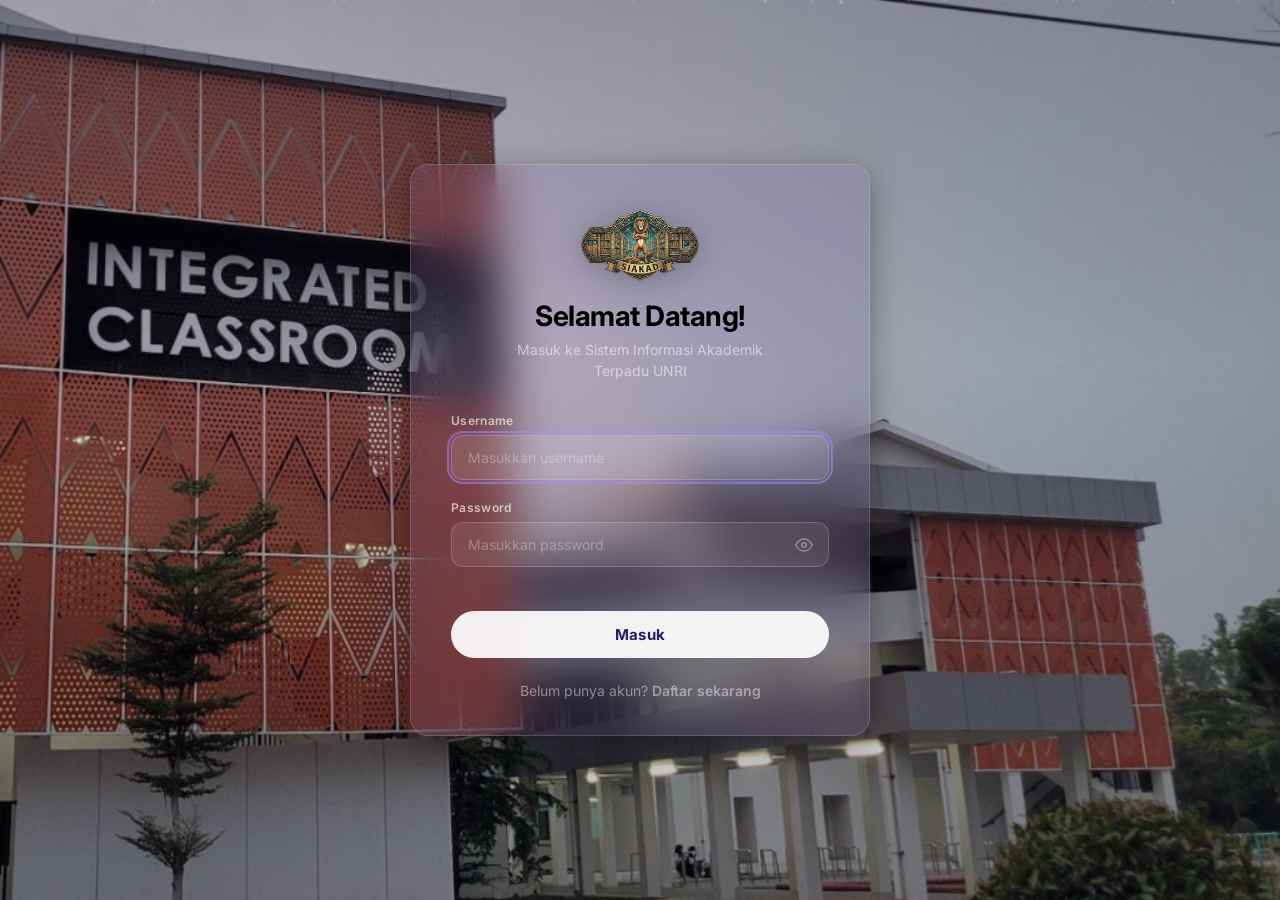
==== commit c420ab8e: "style: implement dark aesthetic theme (purple, black, orange)" ====
--- a/pages/change-password.html
+++ b/pages/change-password.html
@@ -89,4 +89,4 @@
     </script>
 </body>
 
-</html>+</html>
--- a/assets/css/style.css
+++ b/assets/css/style.css
@@ -9,43 +9,44 @@
 
 :root {
   /* Core palette */
-  --sidebar-bg: #ffffff;
+  --sidebar-bg: #0a0a0f;
   --sidebar-w:   272px;
 
-  /* Accent blues */
-  --accent:      #0ea5e9;
-  --accent-hover:#0284c7;
-  --accent-glow: rgba(14,165,233,.18);
-  --accent2:     #38bdf8;
+  /* Accent Purple */
+  --accent:      #8b5cf6;
+  --accent-hover:#7c3aed;
+  --accent-glow: rgba(139,92,246,.2);
+  /* Accent Orange */
+  --accent2:     #f97316;
 
   /* Semantic */
-  --success:     #0ea5e9;
-  --warning:     #eab308;
+  --success:     #10b981;
+  --warning:     #f97316;
   --danger:      #ef4444;
-  --info:        #38bdf8;
+  --info:        #8b5cf6;
 
   /* Backgrounds */
-  --bg:          #f0f4f8;
-  --bg-elevated: #ffffff;
-  --surface:     #ffffff;
-  --surface-2:   #f8fafc;
-  --surface-3:   #f1f5f9;
+  --bg:          #050508;
+  --bg-elevated: #0f0f16;
+  --surface:     #13131c;
+  --surface-2:   #1a1a26;
+  --surface-3:   #232333;
 
   /* Borders */
-  --border:      rgba(0,0,0,.08);
-  --border-subtle:rgba(0,0,0,.04);
+  --border:      rgba(255,255,255,.08);
+  --border-subtle:rgba(255,255,255,.04);
 
   /* Text */
-  --text:        #334155;
+  --text:        #cbd5e1;
   --text-muted:  #64748b;
-  --text-bright: #0f172a;
+  --text-bright: #f8fafc;
 
   /* Effects */
-  --shadow:      0 2px 10px rgba(0,0,0,.04);
-  --shadow-lg:   0 4px 20px rgba(0,0,0,.08);
-  --glow-blue:  0 0 30px rgba(14,165,233,.12);
-  --glass:       rgba(255,255,255,.8);
-  --glass-border:rgba(0,0,0,.08);
+  --shadow:      0 4px 20px rgba(0,0,0,.3);
+  --shadow-lg:   0 8px 30px rgba(0,0,0,.5);
+  --glow-blue:  0 0 30px rgba(139,92,246,.15);
+  --glass:       rgba(15,15,22,.8);
+  --glass-border:rgba(255,255,255,.08);
 
   /* Radius */
   --radius:      14px;
@@ -79,8 +80,8 @@
   position: fixed;
   inset: 0;
   background-image:
-    radial-gradient(ellipse at 20% 50%, rgba(14,165,233,.04) 0%, transparent 50%),
-    radial-gradient(ellipse at 80% 20%, rgba(56,189,248,.03) 0%, transparent 50%);
+    radial-gradient(ellipse at 20% 50%, rgba(139,92,246,.04) 0%, transparent 50%),
+    radial-gradient(ellipse at 80% 20%, rgba(249,115,22,.03) 0%, transparent 50%);
   pointer-events: none;
   z-index: 0;
 }
@@ -105,7 +106,7 @@
 /* Sidebar header */
 .sidebar-header {
   padding: 24px 20px 18px;
-  background: linear-gradient(135deg, #0ea5e9, #0284c7);
+  background: linear-gradient(135deg, var(--accent), var(--accent-hover));
   border-bottom: 1px solid var(--border);
 }
 .sidebar-logo {
@@ -113,11 +114,11 @@
 }
 .sidebar-logo .logo-icon {
   width: 42px; height: 42px;
-  background: linear-gradient(135deg, #0ea5e9, #0284c7);
+  background: linear-gradient(135deg, var(--accent), var(--accent-hover));
   border-radius: 12px;
   display: flex; align-items: center; justify-content: center;
   font-size: 20px;
-  box-shadow: 0 4px 16px rgba(14,165,233,.3);
+  box-shadow: 0 4px 16px rgba(139,92,246,.3);
   color: #ffffff;
 }
 .sidebar-logo span {
@@ -143,9 +144,9 @@
 }
 .sidebar-search-input:focus {
   outline: none;
-  border-color: rgba(14,165,233,.3);
+  border-color: rgba(139,92,246,.3);
   background: rgba(255,255,255,.08);
-  box-shadow: 0 0 0 3px rgba(14,165,233,.08);
+  box-shadow: 0 0 0 3px rgba(139,92,246,.08);
 }
 .sidebar-search-input::placeholder { color: var(--text-muted); }
 
@@ -172,9 +173,9 @@
   color: var(--accent);
 }
 .nav-item.active {
-  background: rgba(14,165,233,.1);
+  background: rgba(139,92,246,.1);
   color: var(--accent);
-  border: 1px solid rgba(14,165,233,.2);
+  border: 1px solid rgba(139,92,246,.2);
 }
 .nav-item.active::before {
   content: '';
@@ -194,7 +195,7 @@
   font-weight: 700;
   padding: 2px 7px;
   border-radius: 10px;
-  background: rgba(14,165,233,.15);
+  background: rgba(139,92,246,.15);
   color: var(--accent);
 }
 
@@ -206,7 +207,7 @@
 }
 .sidebar-avatar {
   width: 38px; height: 38px; border-radius: 50%;
-  background: linear-gradient(135deg, #0ea5e9, #0284c7);
+  background: linear-gradient(135deg, var(--accent), var(--accent-hover));
   display: flex; align-items: center; justify-content: center;
   font-weight: 700; color: #ffffff; font-size: 15px;
   flex-shrink: 0;
@@ -244,27 +245,14 @@
   overflow: hidden;
   box-shadow: 0 10px 40px rgba(0,0,0,.3);
 
-  /* Light Theme Overrides for Main Content */
-  --bg-elevated: #ffffff;
-  --surface:     #ffffff;
-  --surface-2:   #f8f9fa;
-  --surface-3:   #f1f5f9;
-  --border:      rgba(0,0,0,.08);
-  --border-subtle:rgba(0,0,0,.04);
-  --text:        #1f2937;
-  --text-muted:  #64748b;
-  --text-bright: #0f172a;
-  --glass-border:rgba(0,0,0,.1);
-  --shadow:      0 2px 10px rgba(0,0,0,.04);
-
-  background: #f8f9fa;
+  background: var(--bg-elevated);
   color: var(--text);
 }
 .main-content.full { margin-left: 16px; }
 
 /* Topbar */
 .topbar {
-  background: linear-gradient(135deg, #0ea5e9, #0284c7);
+  background: linear-gradient(135deg, var(--accent), var(--accent-hover));
   backdrop-filter: blur(20px);
   -webkit-backdrop-filter: blur(20px);
   padding: 0 28px;
@@ -289,7 +277,7 @@
 .topbar-user {
   font-size: 13px; font-weight: 600; color: var(--text);
   padding: 6px 14px;
-  background: #fff;
+  background: var(--surface);
   border-radius: 20px;
   border: 1px solid var(--border);
   box-shadow: var(--shadow);
@@ -355,13 +343,13 @@
 .student-page::before {
   top: -200px;
   right: -200px;
-  background: radial-gradient(circle, rgba(14,165,233,.5), transparent);
+  background: radial-gradient(circle, rgba(139,92,246,.5), transparent);
 }
 .clean-page::after,
 .student-page::after {
   bottom: -200px;
   left: -200px;
-  background: radial-gradient(circle, rgba(56,189,248,.3), transparent);
+  background: radial-gradient(circle, rgba(249,115,22,.3), transparent);
 }
 .clean-page .card,
 .clean-page .table-toolbar,
@@ -380,7 +368,7 @@
 }
 .clean-card-header,
 .student-card-header {
-  background: linear-gradient(135deg, var(--surface-2) 0%, var(--surface-3) 55%, rgba(14,165,233,.08) 100%);
+  background: linear-gradient(135deg, var(--surface-2) 0%, var(--surface-3) 55%, rgba(139,92,246,.08) 100%);
 }
 .card-title {
   display: flex;
@@ -391,7 +379,7 @@
   width: 40px;
   height: 40px;
   border-radius: 12px;
-  background: rgba(14,165,233,.12);
+  background: rgba(139,92,246,.12);
   display: inline-flex;
   align-items: center;
   justify-content: center;
@@ -432,9 +420,9 @@
   transition: all var(--transition);
 }
 .search-wrap:focus-within {
-  border-color: rgba(14,165,233,.3);
+  border-color: rgba(139,92,246,.3);
   background: var(--surface-2);
-  box-shadow: 0 0 0 3px rgba(14,165,233,.06);
+  box-shadow: 0 0 0 3px rgba(139,92,246,.06);
 }
 .search-wrap svg { color: var(--text-muted); }
 .search-pill {
@@ -489,10 +477,10 @@
 .stat-card-dark .stat-label, .stat-card-dark .stat-info .stat-label { color: #94a3b8; }
 .stat-card-dark .stat-value, .stat-card-dark .stat-info .stat-value { color: #ffffff; }
 .stat-card-dark .stat-sub, .stat-card-dark .stat-info .stat-sub { color: #94a3b8; }
-.stat-card-dark .stat-icon { background: rgba(14,165,233,.15); color: #0ea5e9; }
+.stat-card-dark .stat-icon { background: rgba(139,92,246,.15); color: var(--accent); }
 
 .stat-card-light {
-  background: #ffffff;
+  background: var(--surface);
   border-color: rgba(0,0,0,.08);
 }
 .stat-card-light .stat-icon { background: transparent; }
@@ -503,8 +491,8 @@
   display: flex; align-items: center; justify-content: center; font-size: 24px;
   flex-shrink: 0;
 }
-.stat-icon.blue  { background: rgba(56,189,248,.1); color: #38bdf8; }
-.stat-icon.green { background: rgba(14,165,233,.1); color: #0ea5e9; }
+.stat-icon.blue  { background: rgba(249,115,22,.1); color: var(--info); }
+.stat-icon.green { background: rgba(139,92,246,.1); color: var(--accent); }
 .stat-icon.amber { background: rgba(234,179,8,.1); color: #eab308; }
 .stat-icon.cyan  { background: rgba(6,182,212,.1); color: #06b6d4; }
 
@@ -580,7 +568,7 @@
   font-size: 11px;
   padding: 4px 10px;
   border-radius: 20px;
-  background: rgba(14,165,233,.1);
+  background: rgba(139,92,246,.1);
   color: var(--accent);
   font-weight: 600;
 }
@@ -689,14 +677,14 @@
   transition: all var(--transition);
 }
 .btn-primary {
-  background: linear-gradient(135deg, #0ea5e9, #0284c7);
+  background: linear-gradient(135deg, var(--accent), var(--accent-hover));
   color: #ffffff;
-  box-shadow: 0 2px 12px rgba(14,165,233,.25);
+  box-shadow: 0 2px 12px rgba(139,92,246,.25);
 }
 .btn-primary:hover {
-  background: linear-gradient(135deg, #0284c7, #0369a1);
+  background: linear-gradient(135deg, var(--accent-hover), var(--accent-hover));
   transform: translateY(-1px);
-  box-shadow: 0 4px 20px rgba(14,165,233,.35);
+  box-shadow: 0 4px 20px rgba(139,92,246,.35);
 }
 .btn-success  { background: var(--success);  color: var(--text-bright); }
 .btn-success:hover  { filter: brightness(1.1); }
@@ -720,8 +708,8 @@
   transition: all var(--transition);
 }
 .btn-icon:hover { background: var(--surface-2); color: var(--text); }
-.btn-icon.edit:hover   { background: rgba(14,165,233,.1); color: var(--accent); }
-.btn-icon.detail:hover { background: rgba(56,189,248,.1); color: var(--info); }
+.btn-icon.edit:hover   { background: rgba(139,92,246,.1); color: var(--accent); }
+.btn-icon.detail:hover { background: rgba(249,115,22,.1); color: var(--info); }
 .btn-icon.del:hover    { background: rgba(239,68,68,.1);  color: var(--danger); }
 
 /* =========================================================
@@ -739,8 +727,8 @@
 }
 .search-input:focus {
   outline: none;
-  border-color: rgba(14,165,233,.3);
-  box-shadow: 0 0 0 3px rgba(14,165,233,.06);
+  border-color: rgba(139,92,246,.3);
+  box-shadow: 0 0 0 3px rgba(139,92,246,.06);
 }
 .search-input::placeholder { color: var(--text-muted); }
 .search-wrap .search-pill:focus { border-color: transparent; box-shadow: none; }
@@ -760,7 +748,7 @@
   transition: background var(--transition);
 }
 tbody tr:last-child { border-bottom: none; }
-tbody tr:hover { background: rgba(14,165,233,.03); }
+tbody tr:hover { background: rgba(139,92,246,.03); }
 tbody td {
   padding: 12px 14px; vertical-align: middle;
   color: var(--text);
@@ -801,13 +789,13 @@
   transition: all var(--transition);
 }
 .page-btn:hover {
-  border-color: rgba(14,165,233,.3); color: var(--accent);
-  background: rgba(14,165,233,.05);
+  border-color: rgba(139,92,246,.3); color: var(--accent);
+  background: rgba(139,92,246,.05);
 }
 .page-btn.active {
-  background: linear-gradient(135deg, #0ea5e9, #0284c7);
+  background: linear-gradient(135deg, var(--accent), var(--accent-hover));
   border-color: var(--accent); color: var(--text-bright);
-  box-shadow: 0 2px 10px rgba(14,165,233,.3);
+  box-shadow: 0 2px 10px rgba(139,92,246,.3);
 }
 .page-btn:disabled { opacity: .3; cursor: not-allowed; }
 
@@ -877,8 +865,8 @@
 }
 .form-control:focus {
   outline: none;
-  border-color: rgba(14,165,233,.3);
-  box-shadow: 0 0 0 3px rgba(14,165,233,.08);
+  border-color: rgba(139,92,246,.3);
+  box-shadow: 0 0 0 3px rgba(139,92,246,.08);
   background: var(--surface-2);
 }
 .form-control::placeholder { color: var(--text-muted); }
@@ -935,8 +923,8 @@
 /* Alert box */
 .alert-info {
   padding: 12px 14px;
-  background: rgba(56,189,248,.06);
-  border: 1px solid rgba(56,189,248,.15);
+  background: rgba(249,115,22,.06);
+  border: 1px solid rgba(249,115,22,.15);
   border-radius: var(--radius-sm);
   font-size: 13px;
   color: var(--text-muted);
@@ -952,7 +940,7 @@
 .toast {
   display: flex; align-items: flex-start; gap: 12px;
   padding: 14px 16px;
-  background: linear-gradient(135deg, #0ea5e9, #0284c7); border-radius: var(--radius-sm);
+  background: linear-gradient(135deg, var(--accent), var(--accent-hover)); border-radius: var(--radius-sm);
   box-shadow: var(--shadow-lg); border: none;
   color: #fff;
   animation: toastIn .25s ease;
@@ -982,8 +970,8 @@
   min-height: 100vh; width: 100%;
   display: flex; align-items: center; justify-content: center;
   background:
-    radial-gradient(ellipse at 30% 20%, rgba(14,165,233,.08), transparent 50%),
-    radial-gradient(ellipse at 70% 80%, rgba(56,189,248,.06), transparent 50%),
+    radial-gradient(ellipse at 30% 20%, rgba(139,92,246,.08), transparent 50%),
+    radial-gradient(ellipse at 70% 80%, rgba(249,115,22,.06), transparent 50%),
     linear-gradient(160deg, #050a07 0%, #0a1510 40%, #080c0a 100%);
   position: relative;
 }
@@ -992,7 +980,7 @@
   position: absolute;
   top: 10%; left: 5%;
   width: 400px; height: 400px;
-  background: radial-gradient(circle, rgba(14,165,233,.06), transparent 70%);
+  background: radial-gradient(circle, rgba(139,92,246,.06), transparent 70%);
   border-radius: 50%;
   filter: blur(60px);
   pointer-events: none;
@@ -1009,11 +997,11 @@
 .auth-logo { text-align: center; margin-bottom: 28px; }
 .auth-logo .logo-icon {
   width: 56px; height: 56px;
-  background: linear-gradient(135deg, #0ea5e9, #0284c7);
+  background: linear-gradient(135deg, var(--accent), var(--accent-hover));
   border-radius: 14px;
   display: flex; align-items: center; justify-content: center;
   font-size: 26px; margin: 0 auto 12px;
-  box-shadow: 0 4px 20px rgba(14,165,233,.3);
+  box-shadow: 0 4px 20px rgba(139,92,246,.3);
   color: var(--text-bright);
 }
 .auth-logo h1 { font-size: 22px; font-weight: 800; color: var(--text-bright); }
@@ -1039,8 +1027,8 @@
   display: inline-flex; align-items: center;
   padding: 3px 10px; border-radius: 20px; font-size: 11px; font-weight: 600;
 }
-.badge-blue   { background: rgba(56,189,248,.1); color: #38bdf8; }
-.badge-green  { background: rgba(14,165,233,.1); color: #0ea5e9; }
+.badge-blue   { background: rgba(249,115,22,.1); color: var(--info); }
+.badge-green  { background: rgba(139,92,246,.1); color: var(--accent); }
 .badge-amber  { background: rgba(234,179,8,.1);  color: #eab308; }
 .badge-red    { background: rgba(239,68,68,.1);   color: #ef4444; }
 
@@ -1080,23 +1068,23 @@
    PAGE VARIANTS (dark versions)
    ========================================================= */
 .staff-page::before {
-  background: radial-gradient(circle, rgba(14,165,233,.3), transparent);
+  background: radial-gradient(circle, rgba(139,92,246,.3), transparent);
 }
 .staff-page::after {
-  background: radial-gradient(circle, rgba(56,189,248,.2), transparent);
+  background: radial-gradient(circle, rgba(249,115,22,.2), transparent);
 }
 .staff-card-header {
-  background: linear-gradient(135deg, var(--surface-2) 0%, rgba(14,165,233,.06) 55%, rgba(56,189,248,.04) 100%);
+  background: linear-gradient(135deg, var(--surface-2) 0%, rgba(139,92,246,.06) 55%, rgba(249,115,22,.04) 100%);
 }
 
 .course-page::before {
-  background: radial-gradient(circle, rgba(14,165,233,.3), transparent);
+  background: radial-gradient(circle, rgba(139,92,246,.3), transparent);
 }
 .course-page::after {
   background: radial-gradient(circle, rgba(251,146,60,.2), transparent);
 }
 .course-card-header {
-  background: linear-gradient(135deg, var(--surface-2) 0%, rgba(14,165,233,.06) 55%, rgba(251,146,60,.04) 100%);
+  background: linear-gradient(135deg, var(--surface-2) 0%, rgba(139,92,246,.06) 55%, rgba(251,146,60,.04) 100%);
 }
 
 /* =========================================================
@@ -1114,7 +1102,7 @@
    SELECTION
    ========================================================= */
 ::selection {
-  background: rgba(14,165,233,.3);
+  background: rgba(139,92,246,.3);
   color: var(--text-bright);
 }
 
@@ -1122,7 +1110,7 @@
    FOCUS VISIBLE (accessibility)
    ========================================================= */
 :focus-visible {
-  outline: 2px solid rgba(14,165,233,.5);
+  outline: 2px solid rgba(139,92,246,.5);
   outline-offset: 2px;
 }
 
@@ -1130,8 +1118,8 @@
    ANIMATIONS
    ========================================================= */
 @keyframes pulseGlow {
-  0%, 100% { box-shadow: 0 0 0 0 rgba(14,165,233,.15); }
-  50% { box-shadow: 0 0 20px 4px rgba(14,165,233,.1); }
+  0%, 100% { box-shadow: 0 0 0 0 rgba(139,92,246,.15); }
+  50% { box-shadow: 0 0 20px 4px rgba(139,92,246,.1); }
 }
 
 @keyframes countUp {
